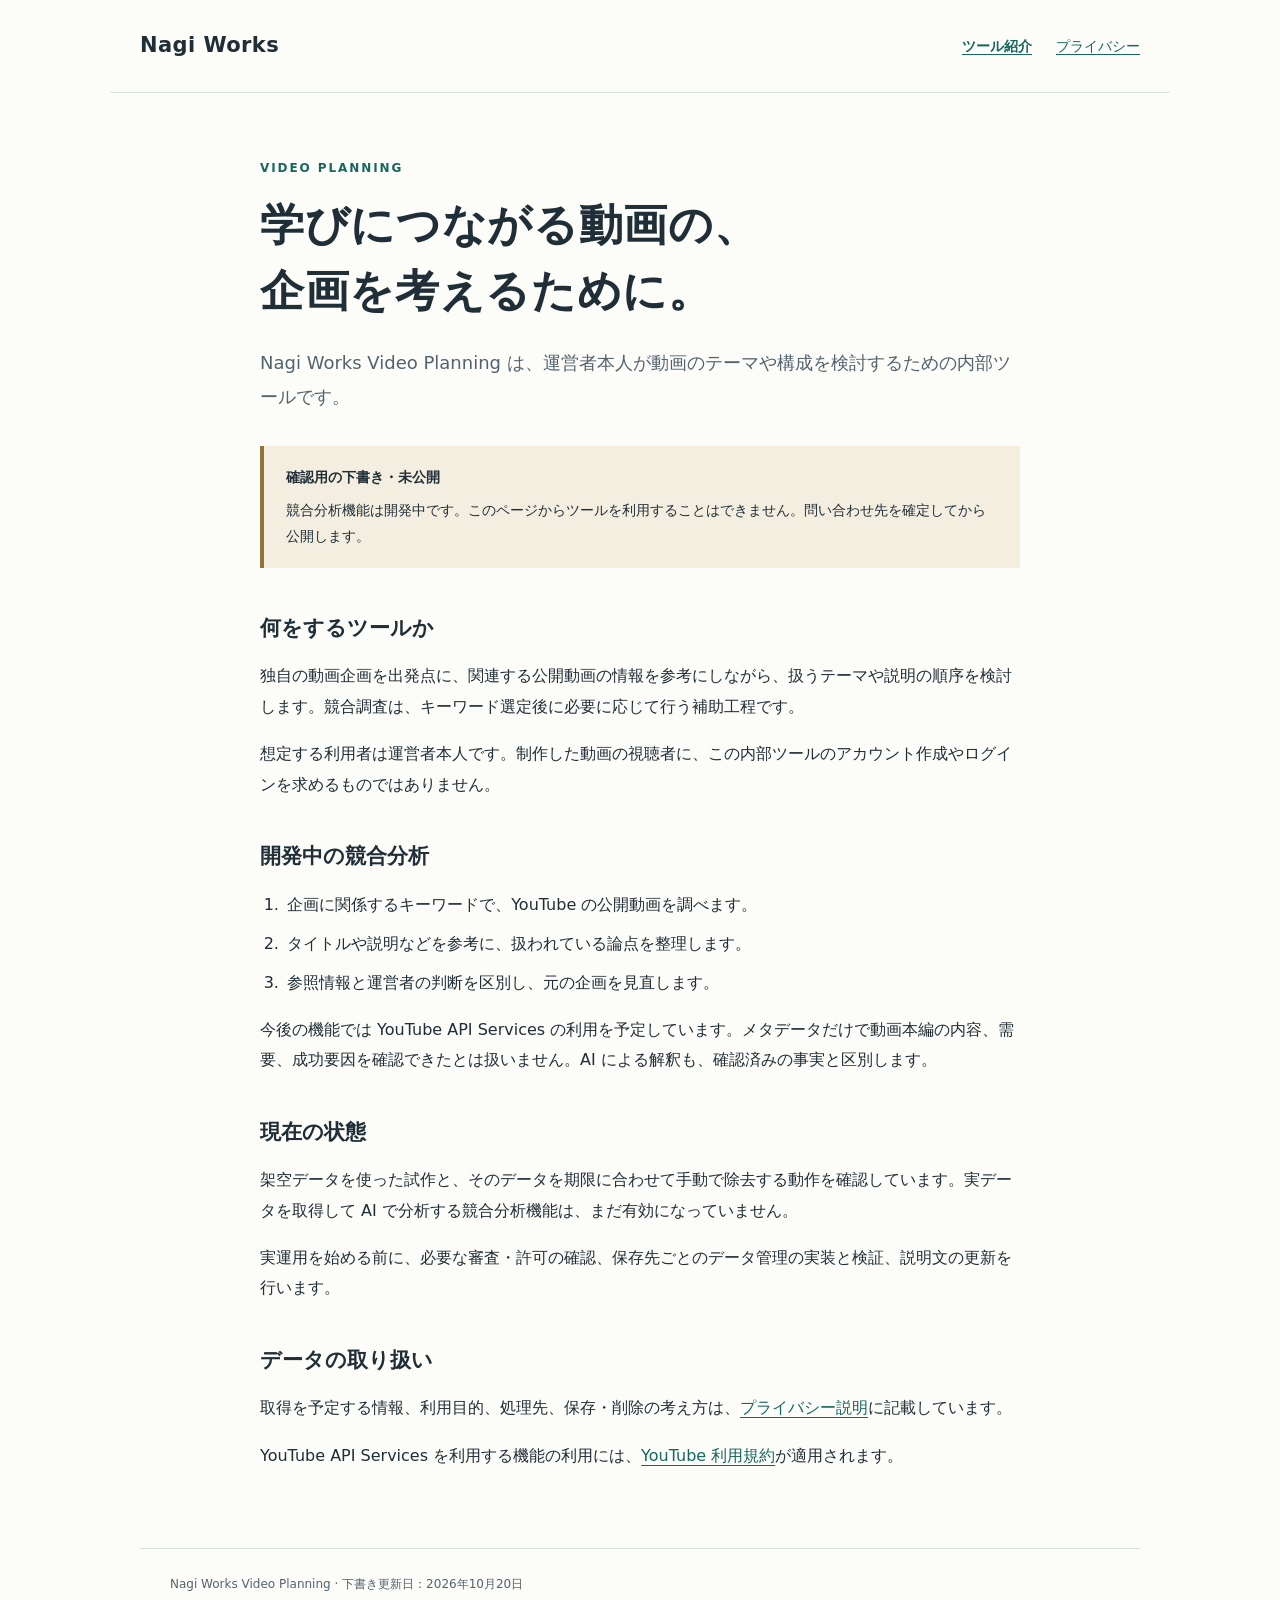
==== index.html @ f9c937cc "Add files via upload" ====
<!doctype html>
<html lang="ja">
<head>
  <meta charset="utf-8">
  <meta name="viewport" content="width=device-width, initial-scale=1">
  <meta name="robots" content="noindex, nofollow">
  <title>Nagi Works Video Planning | ツール紹介</title>
  <link rel="stylesheet" href="style.css">
</head>
<body>
<header class="site-header"><a href="index.html" class="brand">Nagi Works</a><nav aria-label="メイン"><a href="index.html" aria-current="page">ツール紹介</a><a href="privacy.html">プライバシー</a></nav></header>
<main>
  <p class="eyebrow">VIDEO PLANNING</p>
  <h1>学びにつながる動画の、<br>企画を考えるために。</h1>
  <p class="lead">Nagi Works Video Planning は、運営者本人が動画のテーマや構成を検討するための内部ツールです。</p>
  <aside class="notice"><strong>確認用の下書き・未公開</strong><p>競合分析機能は開発中です。このページからツールを利用することはできません。問い合わせ先を確定してから公開します。</p></aside>
  <section><h2>何をするツールか</h2><p>独自の動画企画を出発点に、関連する公開動画の情報を参考にしながら、扱うテーマや説明の順序を検討します。競合調査は、キーワード選定後に必要に応じて行う補助工程です。</p><p>想定する利用者は運営者本人です。制作した動画の視聴者に、この内部ツールのアカウント作成やログインを求めるものではありません。</p></section>
  <section><h2>開発中の競合分析</h2><ol><li>企画に関係するキーワードで、YouTube の公開動画を調べます。</li><li>タイトルや説明などを参考に、扱われている論点を整理します。</li><li>参照情報と運営者の判断を区別し、元の企画を見直します。</li></ol><p>今後の機能では YouTube API Services の利用を予定しています。メタデータだけで動画本編の内容、需要、成功要因を確認できたとは扱いません。AI による解釈も、確認済みの事実と区別します。</p></section>
  <section><h2>現在の状態</h2><p>架空データを使った試作と、そのデータを期限に合わせて手動で除去する動作を確認しています。実データを取得して AI で分析する競合分析機能は、まだ有効になっていません。</p><p>実運用を始める前に、必要な審査・許可の確認、保存先ごとのデータ管理の実装と検証、説明文の更新を行います。</p></section>
  <section><h2>データの取り扱い</h2><p>取得を予定する情報、利用目的、処理先、保存・削除の考え方は、<a href="privacy.html">プライバシー説明</a>に記載しています。</p><p>YouTube API Services を利用する機能の利用には、<a href="https://www.youtube.com/t/terms">YouTube 利用規約</a>が適用されます。</p></section>
</main>
<footer>Nagi Works Video Planning · 下書き更新日：2026年10月20日</footer>
</body>
</html>
---- style.css ----
:root{color-scheme:light;--ink:#202e37;--muted:#53636d;--accent:#17675f;--line:#d9e2df;--paper:#fcfcf8}
*{box-sizing:border-box}body{margin:0;background:var(--paper);color:var(--ink);font-family:system-ui,-apple-system,"Segoe UI","Yu Gothic",Meiryo,sans-serif;font-size:16px;line-height:1.9}a{color:var(--accent);text-underline-offset:.23em}a:hover{text-decoration-thickness:2px}a:focus-visible{outline:3px solid var(--accent);outline-offset:5px}.site-header{max-width:1060px;margin:auto;padding:26px 30px;display:flex;align-items:center;justify-content:space-between;gap:20px;border-bottom:1px solid var(--line)}.brand{font-size:21px;font-weight:750;letter-spacing:.02em;text-decoration:none;color:var(--ink)}nav{display:flex;gap:24px;flex-wrap:wrap;font-size:14px}nav a[aria-current]{font-weight:700}main{max-width:820px;margin:0 auto;padding:64px 30px 60px}.eyebrow{font-size:12px;font-weight:750;letter-spacing:.16em;color:var(--accent);margin:0 0 12px}h1{font-size:clamp(29px,5vw,44px);line-height:1.5;letter-spacing:.015em;margin:0 0 22px;font-weight:750}.lead{font-size:18px;color:var(--muted);margin-bottom:32px}.notice{background:#f4eee0;border-left:4px solid #94713a;padding:18px 22px;margin:32px 0 44px;font-size:14px}.notice p{margin:6px 0 0}section{margin-top:40px}h2{font-size:21px;line-height:1.6;margin:0 0 16px}p{margin:0 0 17px}ol,ul{padding-left:1.5em}li{padding-left:.2em;margin:9px 0}dl{padding:20px 24px;border:1px solid var(--line);border-radius:6px}dt{font-size:13px;color:var(--muted);margin-top:14px}dt:first-child{margin-top:0}dd{margin:2px 0 12px;overflow-wrap:anywhere}.placeholder{color:#76551d}footer{max-width:1000px;margin:0 auto;padding:24px 30px 36px;border-top:1px solid var(--line);font-size:12px;color:var(--muted)}@media(max-width:540px){.site-header{align-items:flex-start;flex-direction:column;padding:20px 24px;gap:10px}main{padding:42px 24px}h1 br{display:none}.notice{padding:16px}dl{padding:16px}footer{padding:24px}}
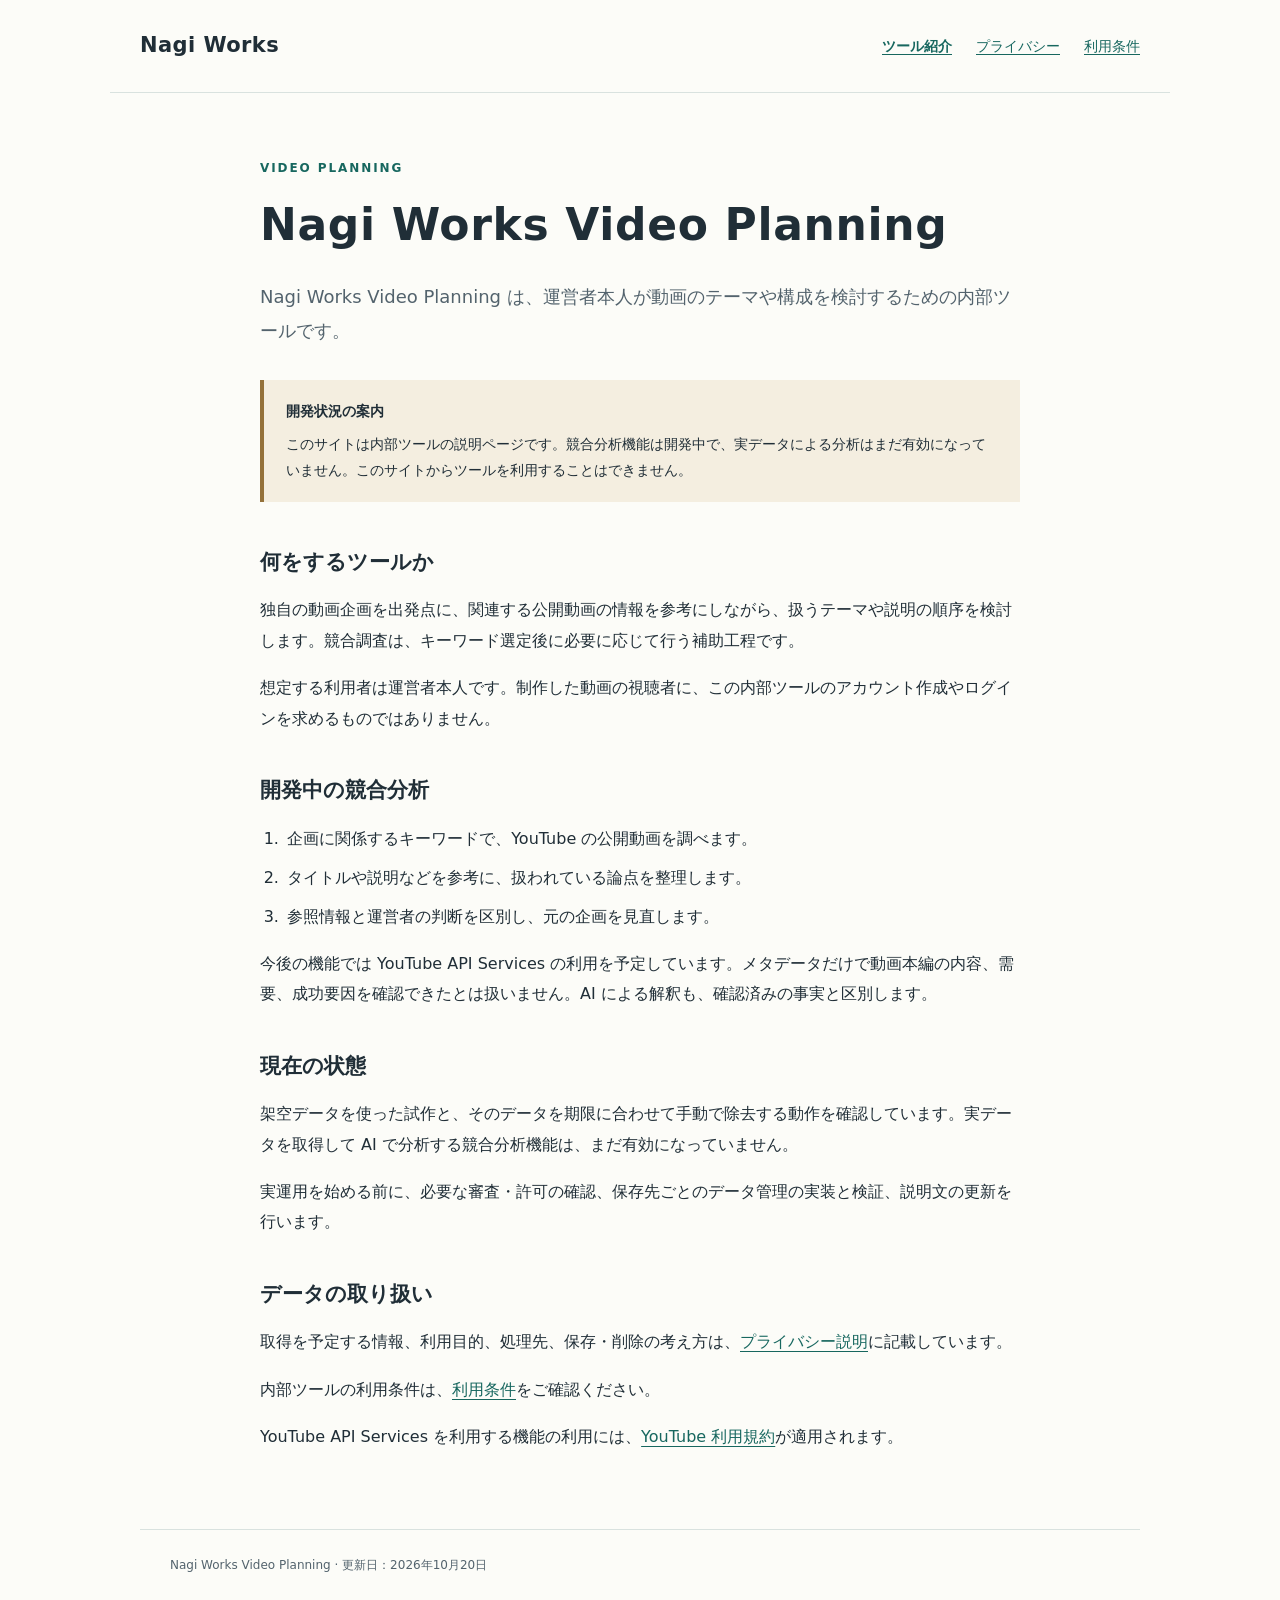
==== commit bda7567b: "Clarify development status and privacy practices; add terms of use" ====
--- a/index.html
+++ b/index.html
@@ -8,17 +8,17 @@
   <link rel="stylesheet" href="style.css">
 </head>
 <body>
-<header class="site-header"><a href="index.html" class="brand">Nagi Works</a><nav aria-label="メイン"><a href="index.html" aria-current="page">ツール紹介</a><a href="privacy.html">プライバシー</a></nav></header>
+<header class="site-header"><a href="index.html" class="brand">Nagi Works</a><nav aria-label="メイン"><a href="index.html" aria-current="page">ツール紹介</a><a href="privacy.html">プライバシー</a><a href="terms.html">利用条件</a></nav></header>
 <main>
   <p class="eyebrow">VIDEO PLANNING</p>
-  <h1>学びにつながる動画の、<br>企画を考えるために。</h1>
+  <h1>Nagi Works Video Planning</h1>
   <p class="lead">Nagi Works Video Planning は、運営者本人が動画のテーマや構成を検討するための内部ツールです。</p>
-  <aside class="notice"><strong>確認用の下書き・未公開</strong><p>競合分析機能は開発中です。このページからツールを利用することはできません。問い合わせ先を確定してから公開します。</p></aside>
+  <aside class="notice"><strong>開発状況の案内</strong><p>このサイトは内部ツールの説明ページです。競合分析機能は開発中で、実データによる分析はまだ有効になっていません。このサイトからツールを利用することはできません。</p></aside>
   <section><h2>何をするツールか</h2><p>独自の動画企画を出発点に、関連する公開動画の情報を参考にしながら、扱うテーマや説明の順序を検討します。競合調査は、キーワード選定後に必要に応じて行う補助工程です。</p><p>想定する利用者は運営者本人です。制作した動画の視聴者に、この内部ツールのアカウント作成やログインを求めるものではありません。</p></section>
   <section><h2>開発中の競合分析</h2><ol><li>企画に関係するキーワードで、YouTube の公開動画を調べます。</li><li>タイトルや説明などを参考に、扱われている論点を整理します。</li><li>参照情報と運営者の判断を区別し、元の企画を見直します。</li></ol><p>今後の機能では YouTube API Services の利用を予定しています。メタデータだけで動画本編の内容、需要、成功要因を確認できたとは扱いません。AI による解釈も、確認済みの事実と区別します。</p></section>
   <section><h2>現在の状態</h2><p>架空データを使った試作と、そのデータを期限に合わせて手動で除去する動作を確認しています。実データを取得して AI で分析する競合分析機能は、まだ有効になっていません。</p><p>実運用を始める前に、必要な審査・許可の確認、保存先ごとのデータ管理の実装と検証、説明文の更新を行います。</p></section>
-  <section><h2>データの取り扱い</h2><p>取得を予定する情報、利用目的、処理先、保存・削除の考え方は、<a href="privacy.html">プライバシー説明</a>に記載しています。</p><p>YouTube API Services を利用する機能の利用には、<a href="https://www.youtube.com/t/terms">YouTube 利用規約</a>が適用されます。</p></section>
+  <section><h2>データの取り扱い</h2><p>取得を予定する情報、利用目的、処理先、保存・削除の考え方は、<a href="privacy.html">プライバシー説明</a>に記載しています。</p><p>内部ツールの利用条件は、<a href="terms.html">利用条件</a>をご確認ください。</p><p>YouTube API Services を利用する機能の利用には、<a href="https://www.youtube.com/t/terms">YouTube 利用規約</a>が適用されます。</p></section>
 </main>
-<footer>Nagi Works Video Planning · 下書き更新日：2026年10月20日</footer>
+<footer>Nagi Works Video Planning · 更新日：2026年10月20日</footer>
 </body>
 </html>
